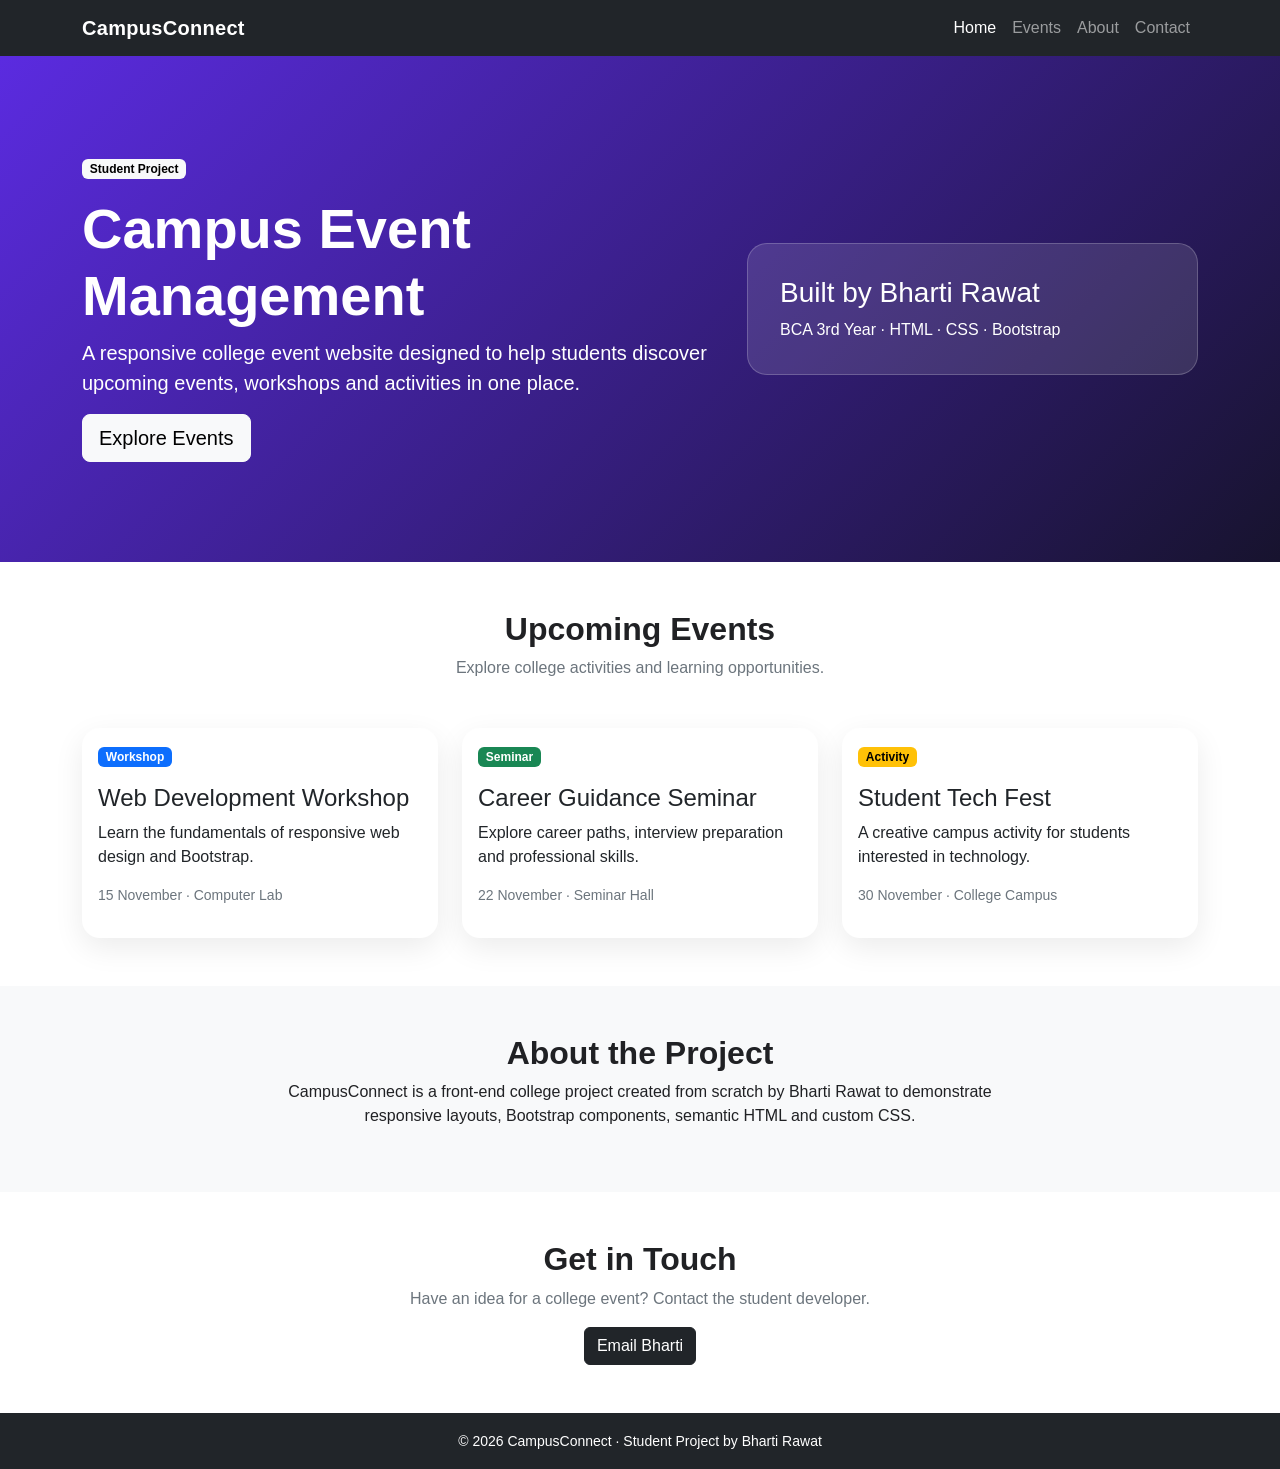
==== index.html @ d185e3ca "Add root entry point for GitHub Pages" ====
<!DOCTYPE html>
<html lang="en">
<head>
  <meta charset="UTF-8">
  <meta http-equiv="refresh" content="0; url=student-event-management/index.html">
  <title>Bharti Rawat - CampusConnect</title>
</head>
<body>
  <p>Opening CampusConnect...</p>
</body>
</html>
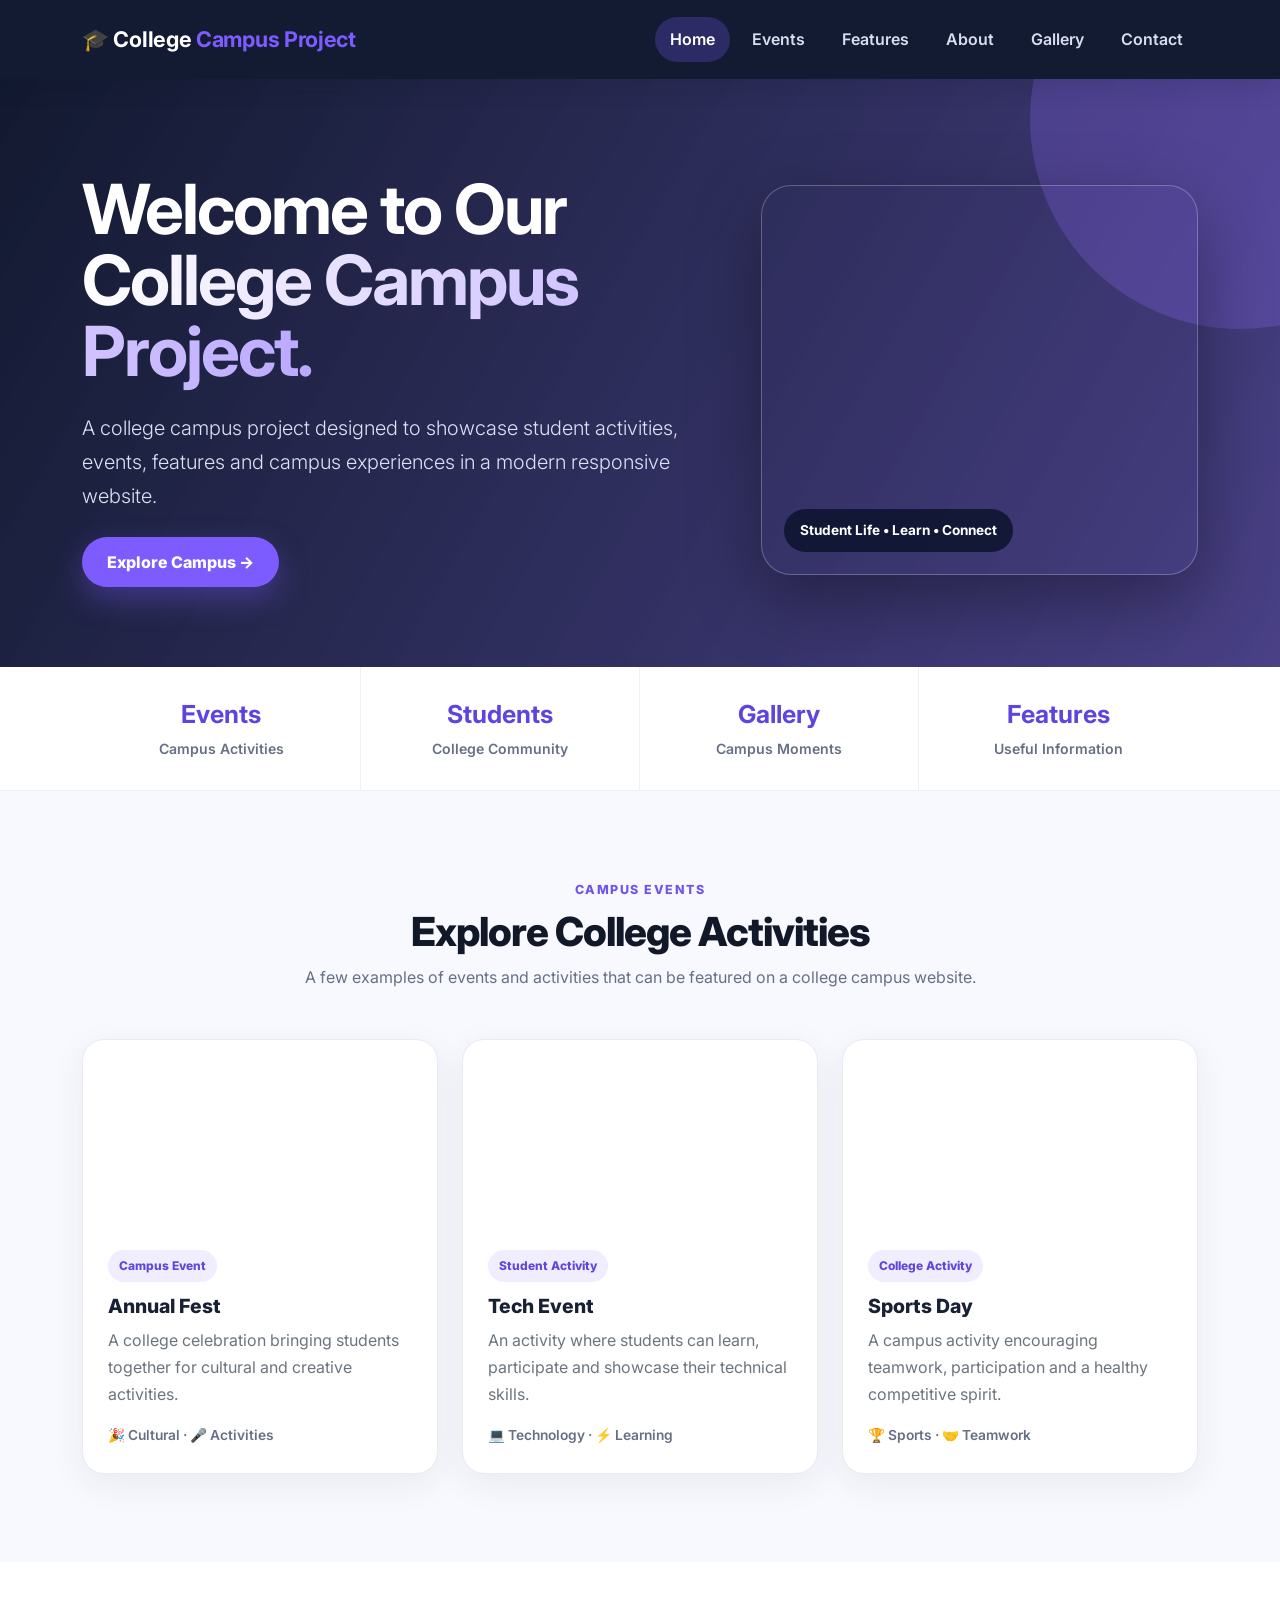
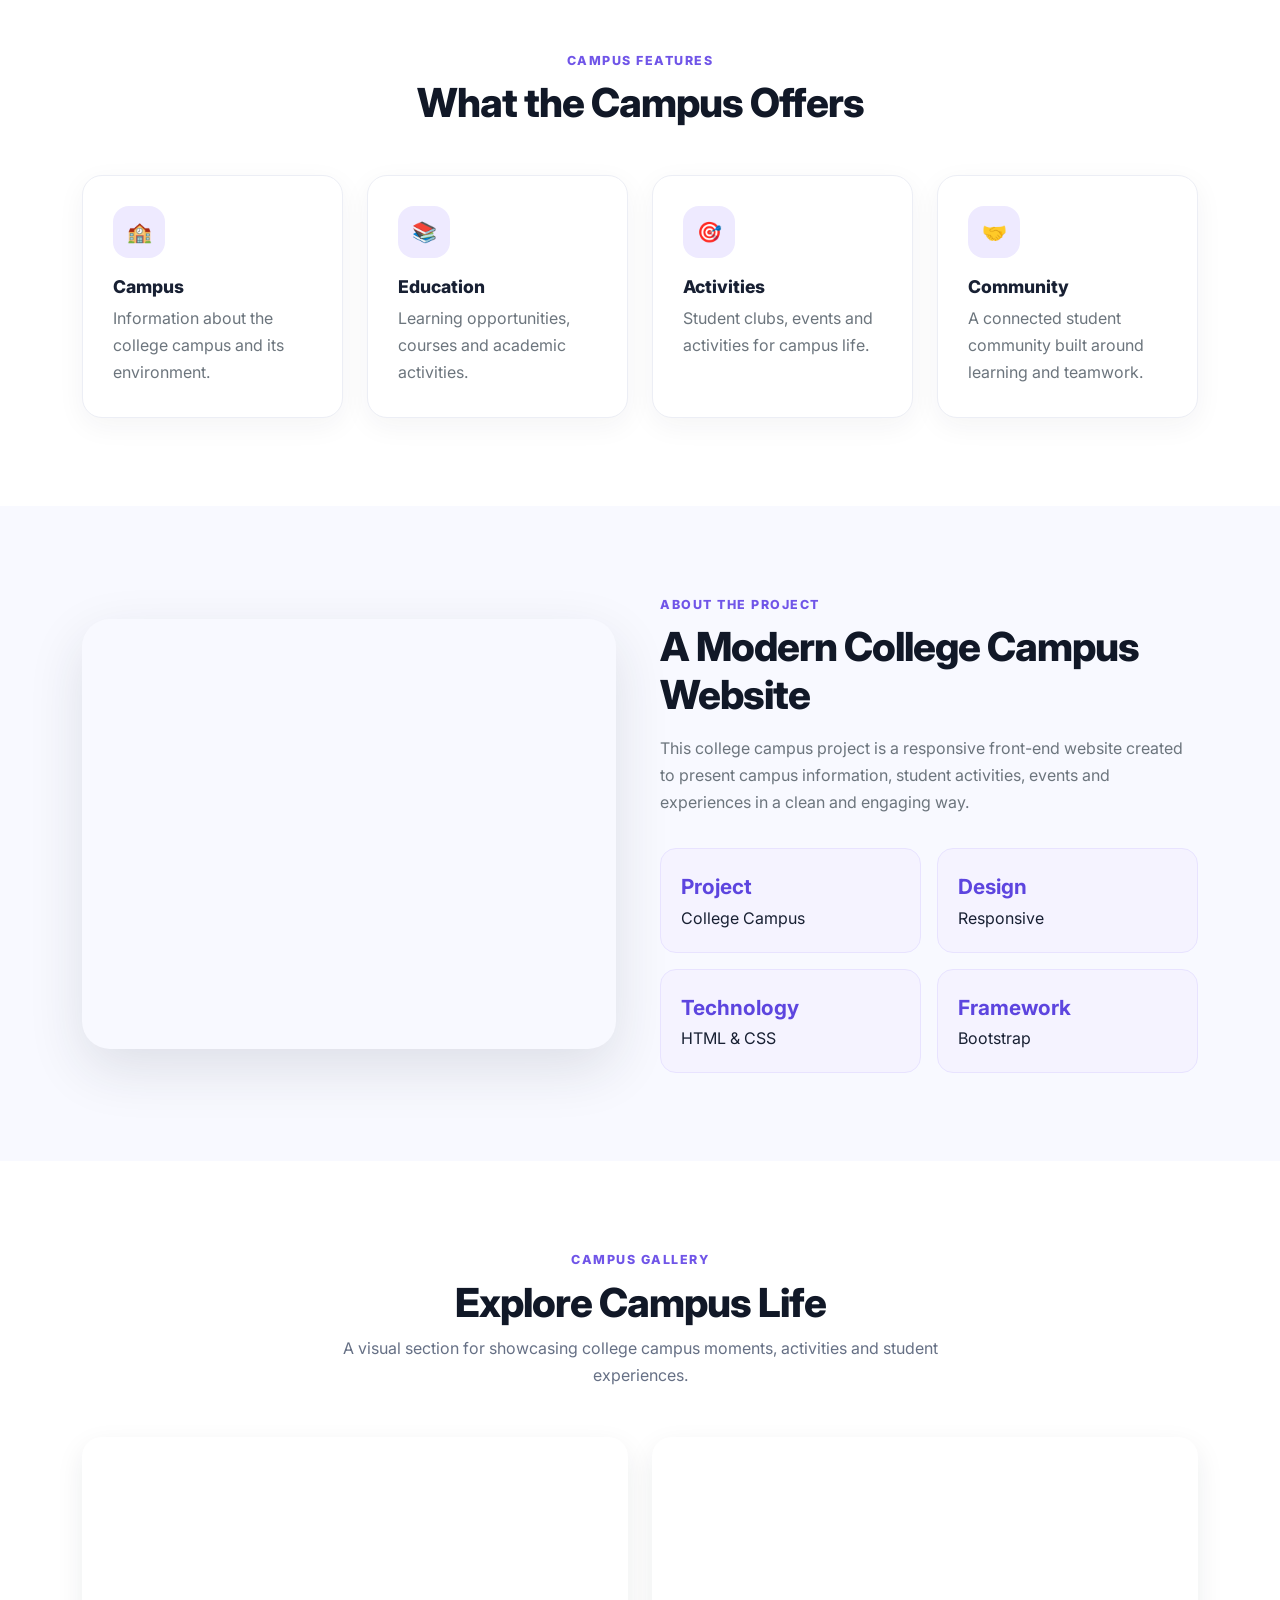
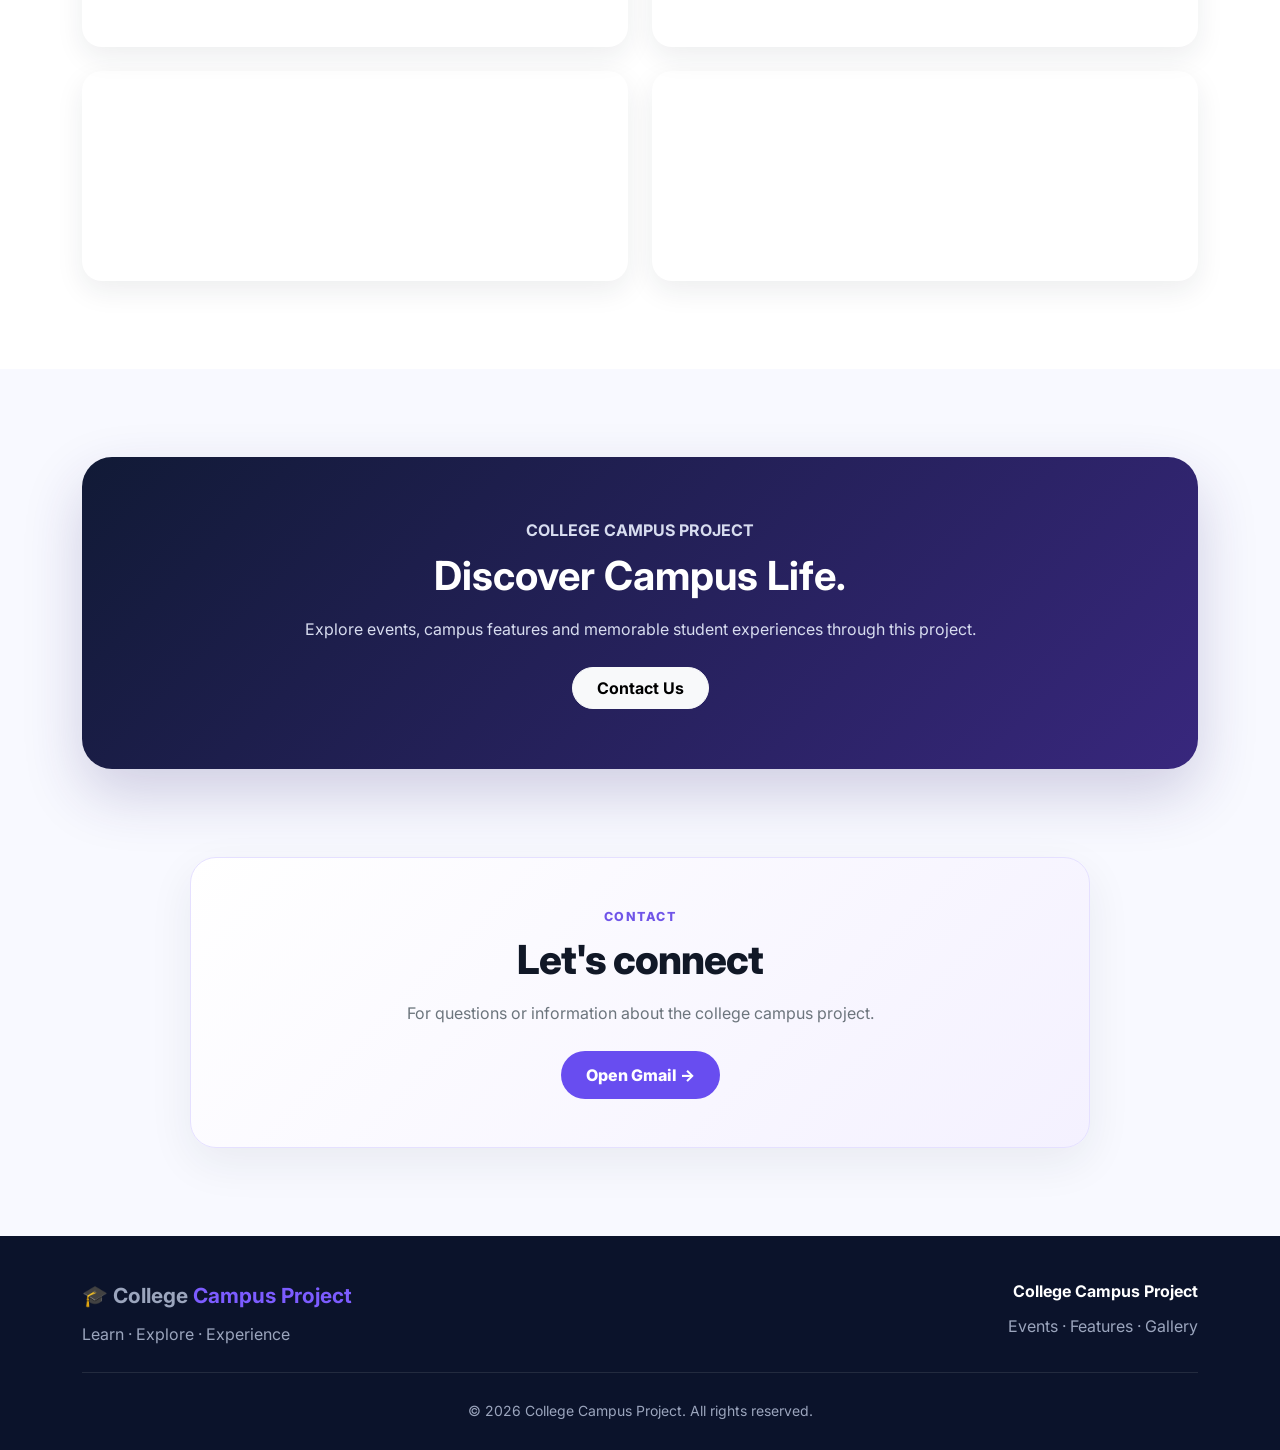
==== commit 77056a46: "Update root project title to College Campus Project" ====
--- a/index.html
+++ b/index.html
@@ -3,9 +3,9 @@
 <head>
   <meta charset="UTF-8">
   <meta http-equiv="refresh" content="0; url=student-event-management/index.html">
-  <title>Bharti Rawat - CampusConnect</title>
+  <title>College Campus Project</title>
 </head>
 <body>
-  <p>Opening CampusConnect...</p>
+  <p>Opening College Campus Project...</p>
 </body>
 </html>
